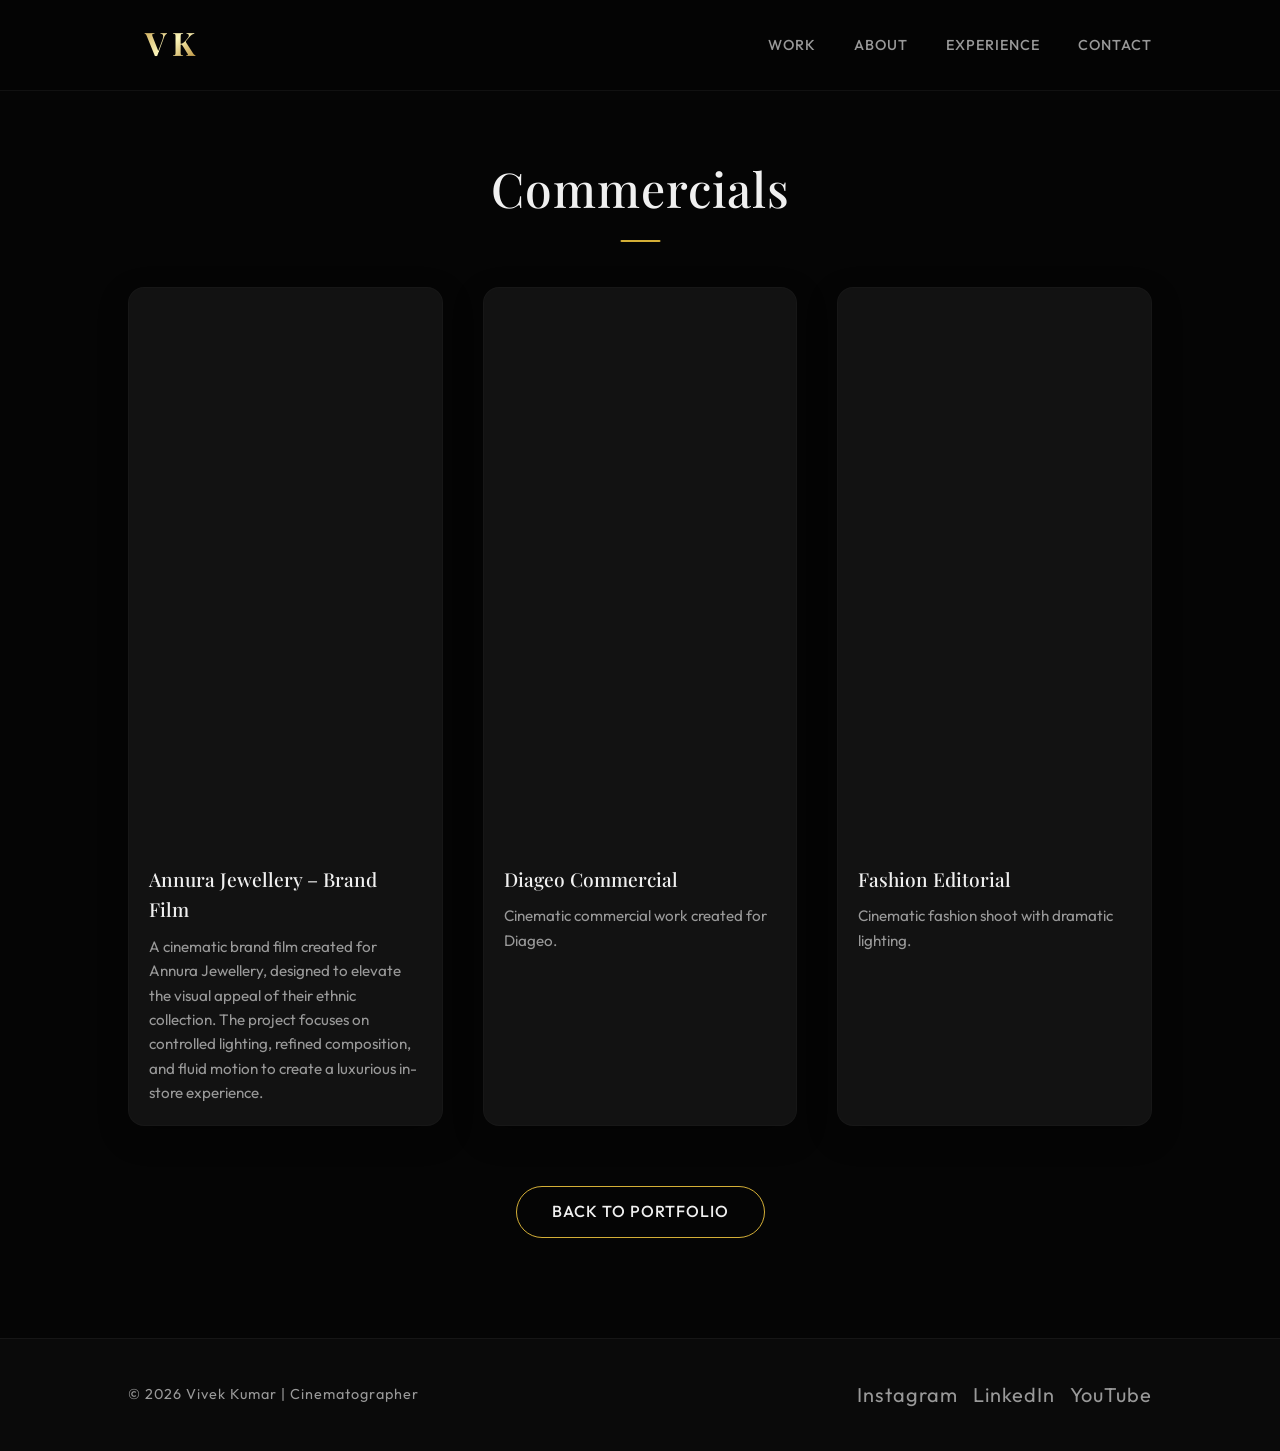
==== commercials.html @ d17c69c8 "Revert "Fix hover jitter on video playback" This reverts commit 36b9cf653a879c03e405dcfebf8041ac795a" ====
<!DOCTYPE html>
<html lang="en">
<head>
    <meta charset="UTF-8">
    <meta name="viewport" content="width=device-width, initial-scale=1.0">
    <title>Commercials | Vivek Kumar</title>

    <meta name="description" content="Vivek Kumar | Professional Cinematographer & Camera Operator. Explore a portfolio of cinematic commercials, live events, and compelling documentaries.">
    <meta property="og:title" content="Commercials | Vivek Kumar">
    <meta property="og:description" content="Explore a portfolio of cinematic commercials, live events, and compelling documentaries.">
    <meta property="og:image" content="https://anox-afk.github.io/vivek-portfolio/new-photo2.jpg">
    <meta property="og:type" content="website">
    <link rel="icon" type="image/png" href="logo.png">

    <link rel="preconnect" href="https://fonts.googleapis.com">
    <link rel="preconnect" href="https://fonts.gstatic.com" crossorigin>
    <link href="https://fonts.googleapis.com/css2?family=Outfit:wght@300;400;500;600&family=Playfair+Display:ital,wght@0,500;0,700;1,500&display=swap" rel="stylesheet">
    <link rel="stylesheet" href="style.css?v=2">
</head>
<body>
    <nav>
        <div class="brand-logo" onclick="window.location.href='index.html'" style="cursor: pointer; display: flex; align-items: center;">
            <svg viewBox="0 0 100 40" width="90" height="40">
                <defs>
                    <linearGradient id="vkGold" x1="0%" y1="0%" x2="100%" y2="100%">
                        <stop offset="0%" stop-color="#BF953F" />
                        <stop offset="50%" stop-color="#FCF6BA" />
                        <stop offset="100%" stop-color="#AA771C" />
                    </linearGradient>
                </defs>
                <text x="50" y="32" font-family="'Playfair Display', serif" font-size="36" font-weight="700" fill="url(#vkGold)" text-anchor="middle" letter-spacing="6">VK</text>
            </svg>
        </div>
        <div class="links">
            <a href="index.html#work">Work</a>
            <a href="index.html#about">About</a>
            <a href="index.html#experience">Experience</a>
            <a href="index.html#contact">Contact</a>
        </div>
    </nav>

    <section class="video-page">
        <h2 class="title">Commercials</h2>
        
        <div class="video-grid portrait-grid">
            <div class="video-card">
                <div class="video-container portrait">
                    <div class="yt-player" data-video-id="IMPOMR5W0dM" data-poster="annura.jpg"></div>
                </div>
                <div class="video-info">
                    <h3>Annura Jewellery – Brand Film</h3>
                    <p>A cinematic brand film created for Annura Jewellery, designed to elevate the visual appeal of their ethnic collection. The project focuses on controlled lighting, refined composition, and fluid motion to create a luxurious in-store experience.</p>
                </div>
            </div>

            <div class="video-card">
                <div class="video-container portrait">
                    <div class="yt-player" data-video-id="MXD-RZ0mXe4" data-poster="coverphotofordiageo.png"></div>
                </div>
                <div class="video-info">
                    <h3>Diageo Commercial</h3>
                    <p>Cinematic commercial work created for Diageo.</p>
                </div>
            </div>

            <div class="video-card">
                <div class="video-container portrait">
                    <div class="yt-player" data-video-id="ScMzIvxBSi4"></div>
                </div>
                <div class="video-info">
                    <h3>Fashion Editorial</h3>
                    <p>Cinematic fashion shoot with dramatic lighting.</p>
                </div>
            </div>
        </div>

        <div class="back-btn-container">
            <a href="index.html#work" class="back-btn">Back to Portfolio</a>
        </div>
    </section>

    <footer>
        <div class="footer-copyright">
            © 2026 Vivek Kumar | Cinematographer
        </div>
        <div class="footer-socials">
            <a href="#" aria-label="Instagram">Instagram</a>
            <a href="#" aria-label="LinkedIn">LinkedIn</a>
            <a href="#" aria-label="YouTube">YouTube</a>
        </div>
    </footer>

    
    
    <script>
        var tag = document.createElement('script');
        tag.src = "https://www.youtube.com/iframe_api";
        var firstScriptTag = document.getElementsByTagName('script')[0];
        if (firstScriptTag) {
            firstScriptTag.parentNode.insertBefore(tag, firstScriptTag);
        } else {
            document.head.appendChild(tag);
        }

        function onYouTubeIframeAPIReady() {
            var playerElements = document.querySelectorAll('.yt-player');
            playerElements.forEach(function(el) {
                var videoId = el.getAttribute('data-video-id');
                
                // Create overlay
                var container = el.parentElement;
                var overlay = document.createElement('div');
                overlay.className = 'video-poster';
                overlay.style.position = 'absolute';
                overlay.style.top = '0';
                overlay.style.left = '0';
                overlay.style.width = '100%';
                overlay.style.height = '100%';
                var customPoster = el.getAttribute('data-poster');
                if (customPoster) {
                    overlay.style.backgroundImage = 'url(' + customPoster + ')';
                } else {
                    overlay.style.backgroundImage = 'url(https://img.youtube.com/vi/' + videoId + '/hqdefault.jpg)';
                }
                overlay.style.backgroundColor = '#121212';
                overlay.style.backgroundSize = 'contain';
                overlay.style.backgroundPosition = 'center';
                overlay.style.backgroundRepeat = 'no-repeat';
                overlay.style.zIndex = '5';
                overlay.style.transition = 'opacity 0.3s ease';
                overlay.style.pointerEvents = 'none'; // let hover pass through
                container.appendChild(overlay);

                var isHovering = false;
                var isReady = false;

                var player = new YT.Player(el, {
                    height: '100%',
                    width: '100%',
                    videoId: videoId,
                    playerVars: {
                        'autoplay': 0,
                        'controls': 0,
                        'disablekb': 1,
                        'fs': 0,
                        'mute': 1,
                        'loop': 1,
                        'playlist': videoId,
                        'modestbranding': 1,
                        'rel': 0,
                        'playsinline': 1,
                        'iv_load_policy': 3,
                        'origin': window.location.protocol === 'file:' ? '*' : window.location.origin
                    },
                    events: {
                        'onReady': function(event) {
                            isReady = true;
                            event.target.mute();
                            if (isHovering) {
                                event.target.playVideo();
                            }
                        },
                        'onStateChange': function(event) {
                            if (event.data === YT.PlayerState.PLAYING) {
                                overlay.style.opacity = '0';
                                if (!isHovering) {
                                    player.pauseVideo();
                                }
                            } else if (event.data === YT.PlayerState.PAUSED) {
                                overlay.style.opacity = '1';
                            }
                        }
                    }
                });
                
                var card = container.closest('.video-card');
                if(card) {
                    card.addEventListener('mouseenter', function() {
                        isHovering = true;
                        if (isReady && player && typeof player.playVideo === 'function') {
                            player.playVideo();
                        }
                    });
                    card.addEventListener('mouseleave', function() {
                        isHovering = false;
                        if (isReady && player && typeof player.pauseVideo === 'function') {
                            player.pauseVideo();
                        }
                    });
                }
            });
        }
    </script>
</body>


</html>
---- style.css ----
:root {
            --bg: #050505;
            --surface: #121212;
            --surface-hover: #1a1a1a;
            --text-main: #f0f0f0;
            --text-muted: #999999;
            --accent: #d4af37; /* Cinematic gold */
            --transition: all 0.4s cubic-bezier(0.16, 1, 0.3, 1);
        }

        * {
            margin: 0;
            padding: 0;
            box-sizing: border-box;
            scroll-behavior: smooth;
        }

        a {
            text-decoration: none;
            color: inherit;
        }

        body {
            background: var(--bg);
            color: var(--text-main);
            font-family: 'Outfit', sans-serif;
            overflow-x: hidden;
            line-height: 1.6;
        }

        /* TYPOGRAPHY */
        h1, h2, h3, .title, .section-header {
            font-family: 'Playfair Display', serif;
            font-weight: 500;
        }

        .title {
            font-size: 3rem;
            margin-bottom: 60px;
            text-align: center;
            letter-spacing: 1px;
            position: relative;
            display: inline-block;
            left: 50%;
            transform: translateX(-50%);
        }

        .title::after {
            content: '';
            position: absolute;
            bottom: -15px;
            left: 50%;
            transform: translateX(-50%);
            width: 40px;
            height: 2px;
            background: var(--accent);
            border-radius: 2px;
        }

        /* NAV */
        nav {
            position: fixed;
            width: 100%;
            top: 0;
            padding: 25px 10%;
            display: flex;
            justify-content: space-between;
            align-items: center;
            background: rgba(5, 5, 5, 0.7);
            backdrop-filter: blur(16px);
            -webkit-backdrop-filter: blur(16px);
            border-bottom: 1px solid rgba(255,255,255,0.05);
            z-index: 1000;
            transition: var(--transition);
        }

        nav h2 {
            font-size: 1.5rem;
            letter-spacing: 4px;
            text-transform: uppercase;
            color: var(--text-main);
            cursor: pointer;
        }

        nav .links a {
            margin-left: 35px;
            text-decoration: none;
            color: var(--text-muted);
            font-size: 0.9rem;
            font-weight: 500;
            letter-spacing: 1px;
            text-transform: uppercase;
            transition: var(--transition);
            position: relative;
            padding-bottom: 5px;
        }

        nav .links a:hover {
            color: var(--text-main);
        }

        nav .links a::after {
            content: '';
            position: absolute;
            bottom: 0;
            left: 0;
            width: 0%;
            height: 1px;
            background: var(--accent);
            transition: var(--transition);
        }

        nav .links a:hover::after {
            width: 100%;
        }

        /* HERO */
        .hero {
            min-height: 100vh;
            display: flex;
            align-items: center;
            padding: 120px 10% 0;
            position: relative;
            overflow: hidden;
        }

        .hero-glow {
            position: absolute;
            top: -20%;
            right: -10%;
            width: 600px;
            height: 600px;
            background: radial-gradient(circle, rgba(212, 175, 55, 0.08) 0%, rgba(5,5,5,0) 70%);
            border-radius: 50%;
            z-index: 0;
        }

        .hero-text {
            flex: 1;
            z-index: 1;
            animation: fadeUp 1s ease-out;
        }

        .hero-text h1 {
            font-size: 5.5rem;
            line-height: 1.1;
            margin-bottom: 20px;
            background: linear-gradient(to right, #fff, #a0a0a0);
            -webkit-background-clip: text;
            -webkit-text-fill-color: transparent;
        }

        .hero-text h3 {
            font-family: 'Outfit', sans-serif;
            font-size: 1.5rem;
            font-weight: 300;
            color: var(--accent);
            letter-spacing: 2px;
            text-transform: uppercase;
            margin-bottom: 20px;
        }

        .hero-text p {
            font-size: 1.1rem;
            color: var(--text-muted);
            max-width: 500px;
        }

        .hero-img-container {
            flex: 1;
            display: flex;
            justify-content: center;
            align-items: center;
            z-index: 1;
            position: relative;
            animation: fadeIn 1.5s ease-out;
        }

        .hero img {
            max-width: 95%;
            height: 75vh;
            object-fit: cover;
            /* Cinematic blend vignette into background (Top and Bottom only) */
            -webkit-mask-image: linear-gradient(to bottom, transparent 0%, black 15%, black 85%, transparent 100%);
            mask-image: linear-gradient(to bottom, transparent 0%, black 15%, black 85%, transparent 100%);
            filter: grayscale(10%) contrast(110%) brightness(0.9);
            transition: var(--transition);
        }

        .hero img:hover {
            filter: grayscale(0%) contrast(105%) brightness(1);
            transform: scale(1.02);
        }

        /* SECTIONS */
        section {
            padding: 120px 10%;
            position: relative;
        }

        /* ALBUM COLLAGE */
        .collage-grid {
            display: grid;
            grid-template-columns: repeat(6, 1fr);
            grid-auto-rows: 150px;
            gap: 15px;
            grid-auto-flow: dense;
        }

        .collage-item {
            position: relative;
            border-radius: 16px;
            overflow: hidden;
            background: var(--surface);
            box-shadow: 0 10px 30px rgba(0,0,0,0.3);
            border: 1px solid rgba(255,255,255,0.02);
        }

        .collage-item img {
            width: 100%;
            height: 100%;
            object-fit: cover;
            transition: transform 0.8s cubic-bezier(0.16, 1, 0.3, 1), filter 0.8s ease;
            filter: brightness(0.7) grayscale(20%);
        }

        .collage-item:hover img {
            transform: scale(1.08);
            filter: brightness(1.1) grayscale(0%);
        }

        .collage-tall {
            grid-row: span 2;
        }

        .collage-wide {
            grid-column: span 2;
        }

        .collage-large {
            grid-column: span 2;
            grid-row: span 2;
        }

        @media (max-width: 992px) {
            .collage-grid {
                grid-template-columns: repeat(4, 1fr);
                grid-auto-rows: 150px;
            }
        }
        @media (max-width: 576px) {
            .collage-grid {
                grid-template-columns: repeat(2, 1fr);
                grid-auto-rows: 120px;
            }
            .collage-wide { grid-column: span 2; }
            .collage-large { grid-column: span 2; grid-row: span 2; }
        }

        /* WORK */
        .grid {
            display: grid;
            grid-template-columns: repeat(auto-fit, minmax(320px, 1fr));
            gap: 30px;
        }

        .work-item {
            position: relative;
            border-radius: 16px;
            overflow: hidden;
            aspect-ratio: 16/9;
            cursor: pointer;
            background: var(--surface);
        }

        .work-item img {
            width: 100%;
            height: 100%;
            object-fit: cover;
            transition: transform 0.8s cubic-bezier(0.16, 1, 0.3, 1);
            filter: brightness(0.8);
        }

        .work-item:hover img {
            transform: scale(1.08);
            filter: brightness(1);
        }

        .work-overlay {
            position: absolute;
            inset: 0;
            background: linear-gradient(to top, rgba(0,0,0,0.8) 0%, rgba(0,0,0,0) 50%);
            opacity: 0;
            transition: var(--transition);
            display: flex;
            align-items: flex-end;
            padding: 30px;
        }

        .work-item:hover .work-overlay {
            opacity: 1;
        }

        .work-overlay h4 {
            font-size: 1.2rem;
            font-weight: 500;
            color: #fff;
            transform: translateY(20px);
            transition: var(--transition);
        }

        .work-item:hover .work-overlay h4 {
            transform: translateY(0);
        }

        /* ABOUT */
        .about {
            display: flex;
            gap: 80px;
            align-items: center;
            background: var(--surface);
            padding: 60px;
            border-radius: 30px;
            border: 1px solid rgba(255,255,255,0.03);
            box-shadow: 0 20px 40px rgba(0,0,0,0.3);
        }

        .about img {
            width: 350px;
            height: 450px;
            object-fit: cover;
            border-radius: 20px;
            box-shadow: -20px 20px 0 rgba(212, 175, 55, 0.05);
            transition: var(--transition);
        }
        
        .about:hover img {
            transform: translateY(-5px);
            box-shadow: -20px 25px 0 rgba(212, 175, 55, 0.1);
        }

        .about-text {
            flex: 1;
        }

        .about-text p {
            color: var(--text-muted);
            font-size: 1.1rem;
            line-height: 1.8;
        }

        /* SPLIT SECTION (Exp & Skills) */
        .split-section {
            display: grid;
            grid-template-columns: 1fr 1fr;
            gap: 60px;
        }
        
        .section-header {
            font-size: 2rem;
            margin-bottom: 40px;
            color: var(--text-main);
        }

        /* EXPERIENCE */
        .exp {
            padding: 30px;
            background: var(--surface);
            border-radius: 16px;
            margin-bottom: 20px;
            border: 1px solid rgba(255,255,255,0.02);
            transition: var(--transition);
            position: relative;
            overflow: hidden;
        }

        .exp::before {
            content: '';
            position: absolute;
            left: 0;
            top: 0;
            height: 100%;
            width: 3px;
            background: var(--accent);
            transform: scaleY(0);
            transition: var(--transition);
            transform-origin: top;
        }

        .exp:hover {
            transform: translateX(10px);
            background: var(--surface-hover);
            border-color: rgba(255,255,255,0.05);
        }

        .exp:hover::before {
            transform: scaleY(1);
        }

        .exp h3 {
            font-size: 1.3rem;
            margin-bottom: 5px;
            font-family: 'Outfit', sans-serif;
            font-weight: 500;
            color: var(--text-main);
        }

        .exp span {
            font-size: 0.85rem;
            color: var(--accent);
            text-transform: uppercase;
            letter-spacing: 1px;
            display: block;
            margin-bottom: 10px;
        }
        
        .exp p {
            color: var(--text-muted);
            font-size: 0.95rem;
        }

        /* TAGS (Skills & Equipment) */
        .tags-container {
            margin-bottom: 50px;
        }
        
        .tags {
            display: flex;
            flex-wrap: wrap;
            gap: 12px;
        }

        .tags span {
            background: var(--surface);
            border: 1px solid rgba(255,255,255,0.08);
            padding: 12px 24px;
            border-radius: 30px;
            font-size: 0.95rem;
            color: var(--text-main);
            transition: var(--transition);
            cursor: default;
        }

        .tags span:hover {
            border-color: var(--accent);
            color: var(--accent);
            transform: translateY(-3px);
            box-shadow: 0 10px 20px rgba(0,0,0,0.2);
            background: rgba(212, 175, 55, 0.05);
        }

        /* CONTACT */
        #contact {
            text-align: center;
            background: linear-gradient(to bottom, var(--bg), #0a0a0a);
            padding-bottom: 80px;
        }

        .contact-info {
            display: flex;
            justify-content: center;
            gap: 30px;
            margin-bottom: 50px;
            flex-wrap: wrap;
        }

        .contact-item {
            background: var(--surface);
            padding: 30px 40px;
            border-radius: 20px;
            border: 1px solid rgba(255,255,255,0.03);
            transition: var(--transition);
            min-width: 250px;
        }

        .contact-item:hover {
            transform: translateY(-5px);
            border-color: rgba(212, 175, 55, 0.3);
            background: var(--surface-hover);
        }

        .contact-item .icon {
            font-size: 2rem;
            margin-bottom: 15px;
            display: block;
        }

        .contact-item p {
            color: var(--text-main);
            font-size: 1.1rem;
        }

        .contact button {
            padding: 18px 40px;
            background: var(--accent);
            color: #000;
            font-family: 'Outfit', sans-serif;
            font-weight: 600;
            font-size: 1rem;
            text-transform: uppercase;
            letter-spacing: 1.5px;
            border: none;
            border-radius: 30px;
            cursor: pointer;
            transition: var(--transition);
            box-shadow: 0 15px 30px rgba(212, 175, 55, 0.2);
        }

        .contact button:hover {
            background: #fff;
            transform: translateY(-3px);
            box-shadow: 0 20px 40px rgba(255, 255, 255, 0.2);
        }

        /* FOOTER */
        footer {
            text-align: center;
            padding: 40px;
            color: var(--text-muted);
            border-top: 1px solid rgba(255,255,255,0.05);
            font-size: 0.9rem;
            letter-spacing: 1px;
            background: #0a0a0a;
        }

        /* ANIMATIONS */
        @keyframes fadeUp {
            from { opacity: 0; transform: translateY(40px); }
            to { opacity: 1; transform: translateY(0); }
        }

        @keyframes fadeIn {
            from { opacity: 0; }
            to { opacity: 1; }
        }

        /* RESPONSIVE */
        @media (max-width: 992px) {
            .hero { flex-direction: column; text-align: center; padding-top: 150px; }
            .hero-img-container { justify-content: center; margin-top: 50px; }
            .hero-text h1 { font-size: 4rem; }
            .hero-text p { margin: 0 auto; }
            .about { flex-direction: column; text-align: center; padding: 40px 20px; }
            .split-section { grid-template-columns: 1fr; }
            nav .links { display: none; }
            .contact-info { flex-direction: column; align-items: center; }
        }

/* VIDEO GRID STYLES */
.video-page {
    padding: 150px 10% 100px;
}

.video-grid {
    display: grid;
    grid-template-columns: repeat(auto-fit, minmax(350px, 1fr));
    gap: 40px;
}

.video-grid.portrait-grid {
    grid-template-columns: repeat(auto-fit, minmax(250px, 1fr));
}

.video-card {
    background: var(--surface);
    border-radius: 16px;
    overflow: hidden;
    box-shadow: 0 10px 30px rgba(0,0,0,0.3);
    transition: var(--transition);
    border: 1px solid rgba(255,255,255,0.02);
}

.video-card:hover {
    transform: translateY(-5px);
    box-shadow: 0 15px 40px rgba(212, 175, 55, 0.1);
    border-color: rgba(212, 175, 55, 0.3);
}

.video-container {
    position: relative;
    padding-bottom: 56.25%; /* 16:9 ratio */
    height: 0;
    overflow: hidden;
}

.video-container.portrait {
    padding-bottom: 177.78%; /* 9:16 ratio */
}

.video-container iframe, .video-container video, .video-container div {
    position: absolute;
    top: 0;
    left: 0;
    width: 100%;
    height: 100%;
    border: none;
    pointer-events: none;
    transform: scale(1.3);
}

.video-container.portrait iframe {
    transform: scale(1.05); /* Less cropping for vertical videos */
}

.video-info {
    padding: 20px;
}

.video-info h3 {
    font-size: 1.2rem;
    margin-bottom: 10px;
    color: var(--text-main);
}

.video-info p {
    color: var(--text-muted);
    font-size: 0.95rem;
}

.back-btn-container {
    text-align: center;
    margin-top: 60px;
}

.back-btn {
    display: inline-block;
    padding: 12px 35px;
    background: transparent;
    color: var(--text-main);
    border: 1px solid var(--accent);
    border-radius: 30px;
    transition: var(--transition);
    font-weight: 500;
    text-transform: uppercase;
    letter-spacing: 1px;
}

.back-btn:hover {
    background: var(--accent);
    color: #000;
}

/* ENHANCEMENTS */
.links a {
    position: relative;
}
.links a::after {
    content: '';
    position: absolute;
    width: 0;
    height: 2px;
    bottom: -4px;
    left: 0;
    background-color: var(--gold);
    transition: width 0.3s ease;
}
.links a.active::after, .links a:hover::after {
    width: 100%;
}
.links a.active {
    color: var(--gold);
}

#backToTop {
    display: none;
    position: fixed;
    bottom: 30px;
    right: 30px;
    z-index: 99;
    font-size: 24px;
    border: none;
    outline: none;
    background-color: var(--surface);
    color: var(--text);
    cursor: pointer;
    padding: 10px 15px;
    border-radius: 50%;
    box-shadow: 0 4px 15px rgba(0,0,0,0.5);
    transition: transform 0.3s, background-color 0.3s, color 0.3s;
    border: 1px solid rgba(255,255,255,0.1);
}

#backToTop:hover {
    background-color: var(--gold);
    color: var(--bg);
    transform: translateY(-5px);
}

footer {
    padding: 40px 10%;
    display: flex;
    justify-content: space-between;
    align-items: center;
    border-top: 1px solid rgba(255,255,255,0.05);
}

.footer-socials {
    display: flex;
    gap: 15px;
}

.footer-socials a {
    color: var(--text-muted);
    font-size: 20px;
    text-decoration: none;
    transition: color 0.3s;
}

.footer-socials a:hover {
    color: var(--gold);
}

@media (max-width: 576px) {
    footer {
        flex-direction: column;
        gap: 20px;
        text-align: center;
    }
}
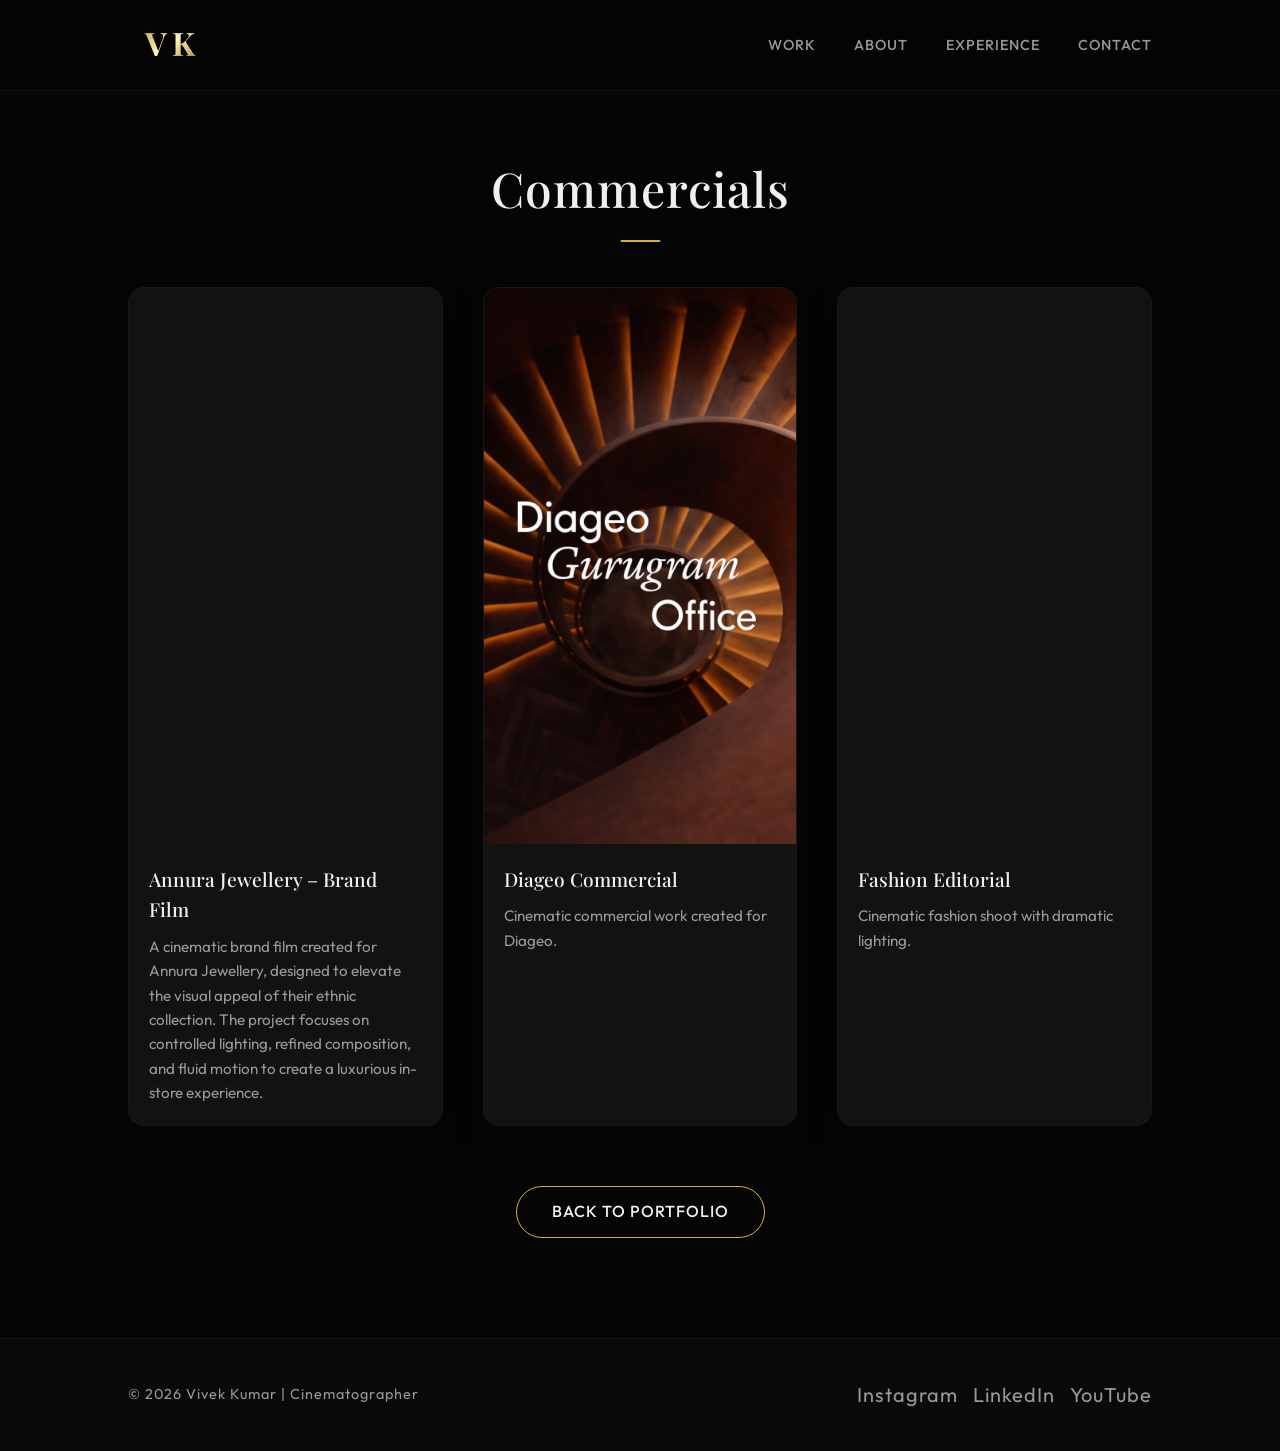
==== commit 371e1034: "Switch Diageo commercial to native HTML5 local video to bypass YouTube shorts restrictions" ====
--- a/commercials.html
+++ b/commercials.html
@@ -53,9 +53,10 @@
                 </div>
             </div>
 
-            <div class="video-card">
+            <div class="video-card" onmouseenter="var v=this.querySelector('video'); v.play(); this.querySelector('.poster-overlay').style.opacity=0;" onmouseleave="var v=this.querySelector('video'); v.pause(); this.querySelector('.poster-overlay').style.opacity=1;">
                 <div class="video-container portrait">
-                    <div class="yt-player" data-video-id="MXD-RZ0mXe4" data-poster="coverphotofordiageo.png"></div>
+                    <video class="local-player" src="corporate shoot.mp4" muted loop playsinline style="width: 100%; height: 100%; object-fit: contain; background-color: #121212; position: absolute; top: 0; left: 0;"></video>
+                    <div class="poster-overlay" style="position: absolute; top: 0; left: 0; width: 100%; height: 100%; background-image: url('coverphotofordiageo.png'); background-color: #121212; background-size: contain; background-position: center; background-repeat: no-repeat; z-index: 5; transition: opacity 0.3s ease; pointer-events: none;"></div>
                 </div>
                 <div class="video-info">
                     <h3>Diageo Commercial</h3>
@@ -90,7 +91,6 @@
         </div>
     </footer>
 
-    
     
     <script>
         var tag = document.createElement('script');
@@ -128,11 +128,10 @@
                 overlay.style.backgroundRepeat = 'no-repeat';
                 overlay.style.zIndex = '5';
                 overlay.style.transition = 'opacity 0.3s ease';
-                overlay.style.pointerEvents = 'none'; // let hover pass through
+                overlay.style.pointerEvents = 'auto'; // Block mouse from touching iframe to prevent jitter
                 container.appendChild(overlay);
 
                 var isHovering = false;
-                var isReady = false;
 
                 var player = new YT.Player(el, {
                     height: '100%',
@@ -149,20 +148,17 @@
                         'modestbranding': 1,
                         'rel': 0,
                         'playsinline': 1,
-                        'iv_load_policy': 3,
-                        'origin': window.location.protocol === 'file:' ? '*' : window.location.origin
+                        'iv_load_policy': 3
                     },
                     events: {
                         'onReady': function(event) {
-                            isReady = true;
                             event.target.mute();
-                            if (isHovering) {
-                                event.target.playVideo();
-                            }
                         },
                         'onStateChange': function(event) {
+                            // When video starts playing, fade out the overlay
                             if (event.data === YT.PlayerState.PLAYING) {
                                 overlay.style.opacity = '0';
+                                // If the user already moved mouse away before it started, pause it
                                 if (!isHovering) {
                                     player.pauseVideo();
                                 }
@@ -177,13 +173,13 @@
                 if(card) {
                     card.addEventListener('mouseenter', function() {
                         isHovering = true;
-                        if (isReady && player && typeof player.playVideo === 'function') {
+                        if (player && typeof player.playVideo === 'function') {
                             player.playVideo();
                         }
                     });
                     card.addEventListener('mouseleave', function() {
                         isHovering = false;
-                        if (isReady && player && typeof player.pauseVideo === 'function') {
+                        if (player && typeof player.pauseVideo === 'function') {
                             player.pauseVideo();
                         }
                     });
@@ -193,5 +189,4 @@
     </script>
 </body>
 
-
 </html>
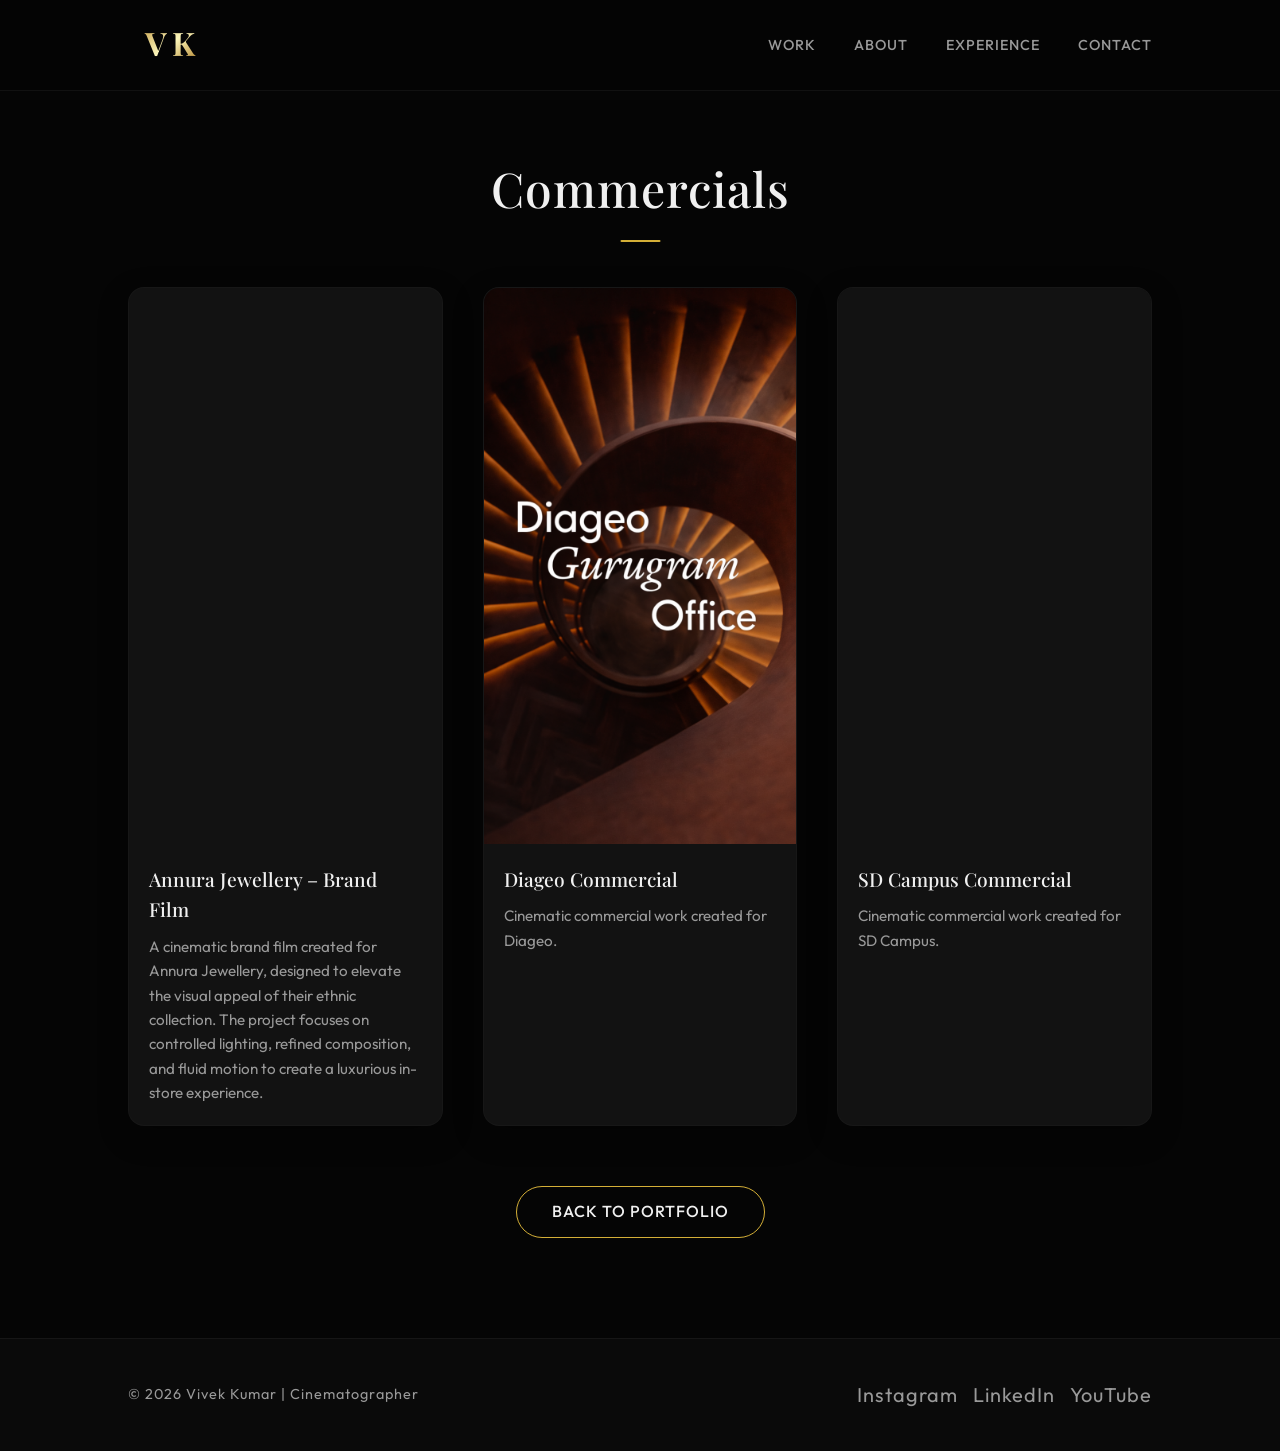
==== commit 9abc60da: "Add third commercial video using local SD campus mp4" ====
--- a/commercials.html
+++ b/commercials.html
@@ -64,13 +64,14 @@
                 </div>
             </div>
 
-            <div class="video-card">
+            <div class="video-card" onmouseenter="var v=this.querySelector('video'); v.play(); this.querySelector('.poster-overlay').style.opacity=0;" onmouseleave="var v=this.querySelector('video'); v.pause(); this.querySelector('.poster-overlay').style.opacity=1;">
                 <div class="video-container portrait">
-                    <div class="yt-player" data-video-id="ScMzIvxBSi4"></div>
+                    <video class="local-player" src="SD campus .mp4" muted loop playsinline style="width: 100%; height: 100%; object-fit: contain; background-color: #121212; position: absolute; top: 0; left: 0;"></video>
+                    <div class="poster-overlay" style="position: absolute; top: 0; left: 0; width: 100%; height: 100%; background-image: url('sdcampus.png'); background-color: #121212; background-size: contain; background-position: center; background-repeat: no-repeat; z-index: 5; transition: opacity 0.3s ease; pointer-events: none;"></div>
                 </div>
                 <div class="video-info">
-                    <h3>Fashion Editorial</h3>
-                    <p>Cinematic fashion shoot with dramatic lighting.</p>
+                    <h3>SD Campus Commercial</h3>
+                    <p>Cinematic commercial work created for SD Campus.</p>
                 </div>
             </div>
         </div>
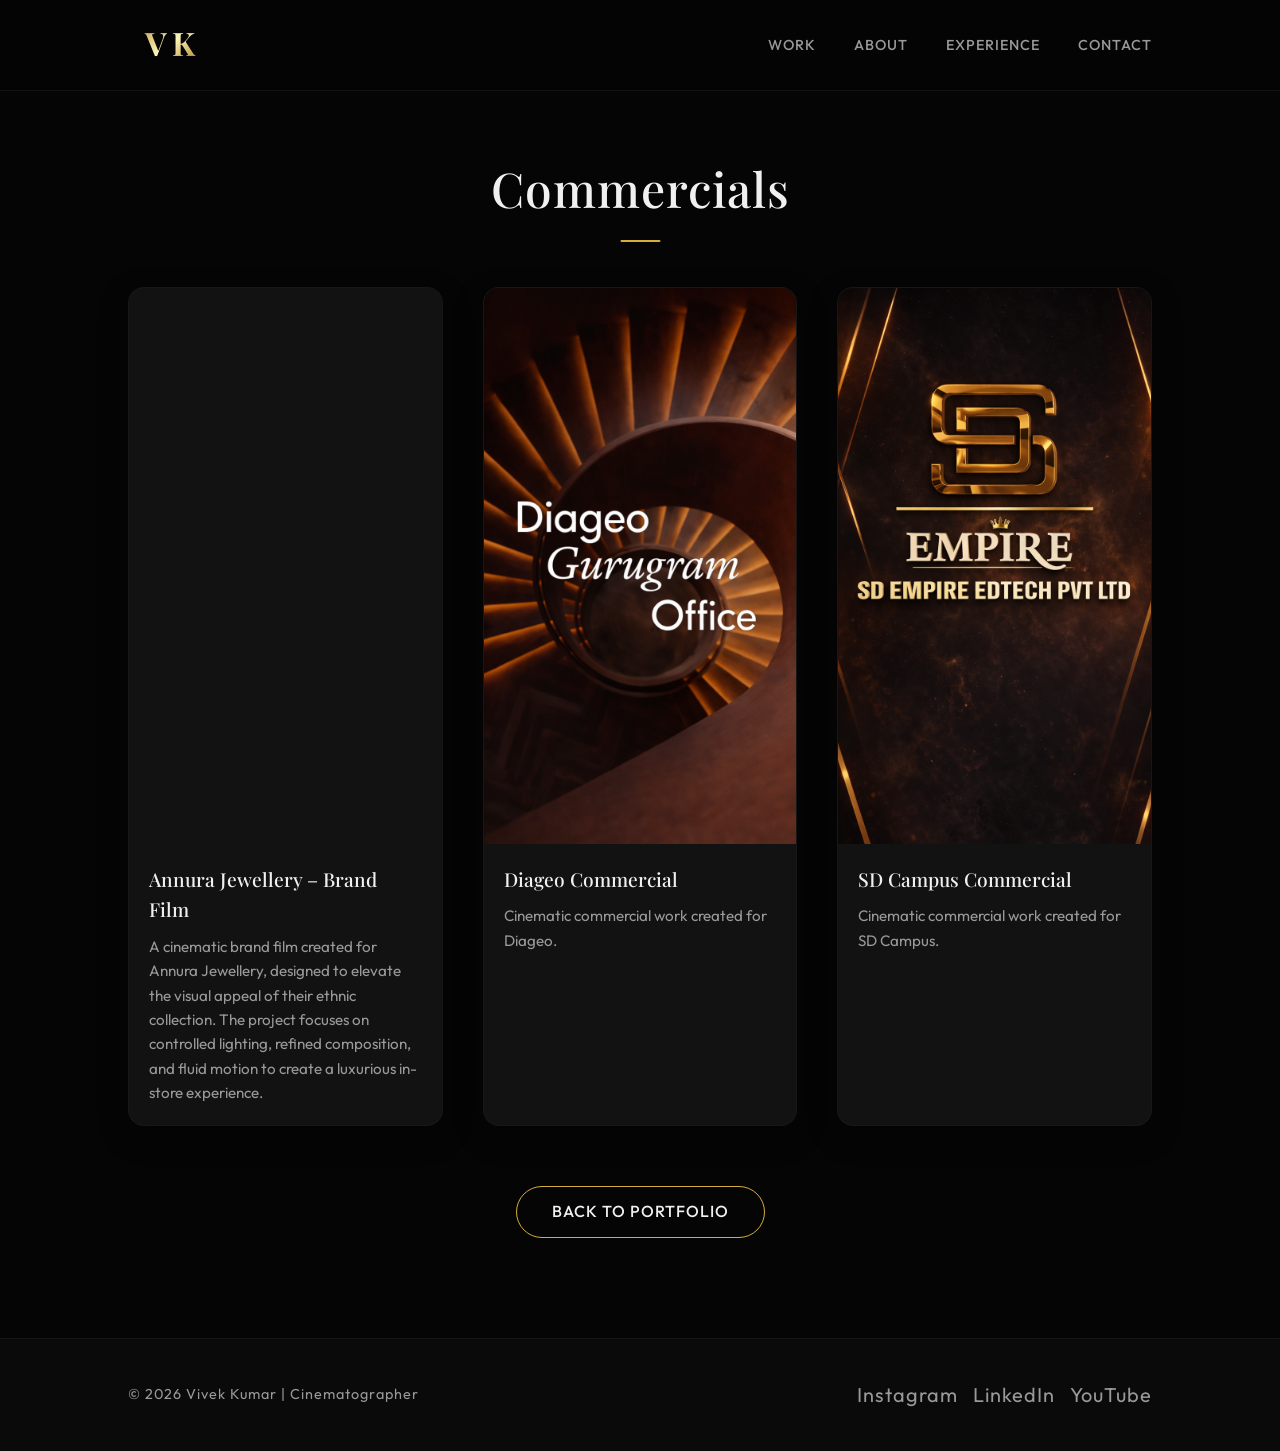
==== commit df438f38: "Add missing media files to repository and clean up file paths" ====
--- a/commercials.html
+++ b/commercials.html
@@ -55,7 +55,7 @@
 
             <div class="video-card" onmouseenter="var v=this.querySelector('video'); v.play(); this.querySelector('.poster-overlay').style.opacity=0;" onmouseleave="var v=this.querySelector('video'); v.pause(); this.querySelector('.poster-overlay').style.opacity=1;">
                 <div class="video-container portrait">
-                    <video class="local-player" src="corporate shoot.mp4" muted loop playsinline style="width: 100%; height: 100%; object-fit: contain; background-color: #121212; position: absolute; top: 0; left: 0;"></video>
+                    <video class="local-player" src="corporate_shoot.mp4" muted loop playsinline style="width: 100%; height: 100%; object-fit: contain; background-color: #121212; position: absolute; top: 0; left: 0;"></video>
                     <div class="poster-overlay" style="position: absolute; top: 0; left: 0; width: 100%; height: 100%; background-image: url('coverphotofordiageo.png'); background-color: #121212; background-size: contain; background-position: center; background-repeat: no-repeat; z-index: 5; transition: opacity 0.3s ease; pointer-events: none;"></div>
                 </div>
                 <div class="video-info">
@@ -66,7 +66,7 @@
 
             <div class="video-card" onmouseenter="var v=this.querySelector('video'); v.play(); this.querySelector('.poster-overlay').style.opacity=0;" onmouseleave="var v=this.querySelector('video'); v.pause(); this.querySelector('.poster-overlay').style.opacity=1;">
                 <div class="video-container portrait">
-                    <video class="local-player" src="SD campus .mp4" muted loop playsinline style="width: 100%; height: 100%; object-fit: contain; background-color: #121212; position: absolute; top: 0; left: 0;"></video>
+                    <video class="local-player" src="sd_campus.mp4" muted loop playsinline style="width: 100%; height: 100%; object-fit: contain; background-color: #121212; position: absolute; top: 0; left: 0;"></video>
                     <div class="poster-overlay" style="position: absolute; top: 0; left: 0; width: 100%; height: 100%; background-image: url('sdcampus.png'); background-color: #121212; background-size: contain; background-position: center; background-repeat: no-repeat; z-index: 5; transition: opacity 0.3s ease; pointer-events: none;"></div>
                 </div>
                 <div class="video-info">
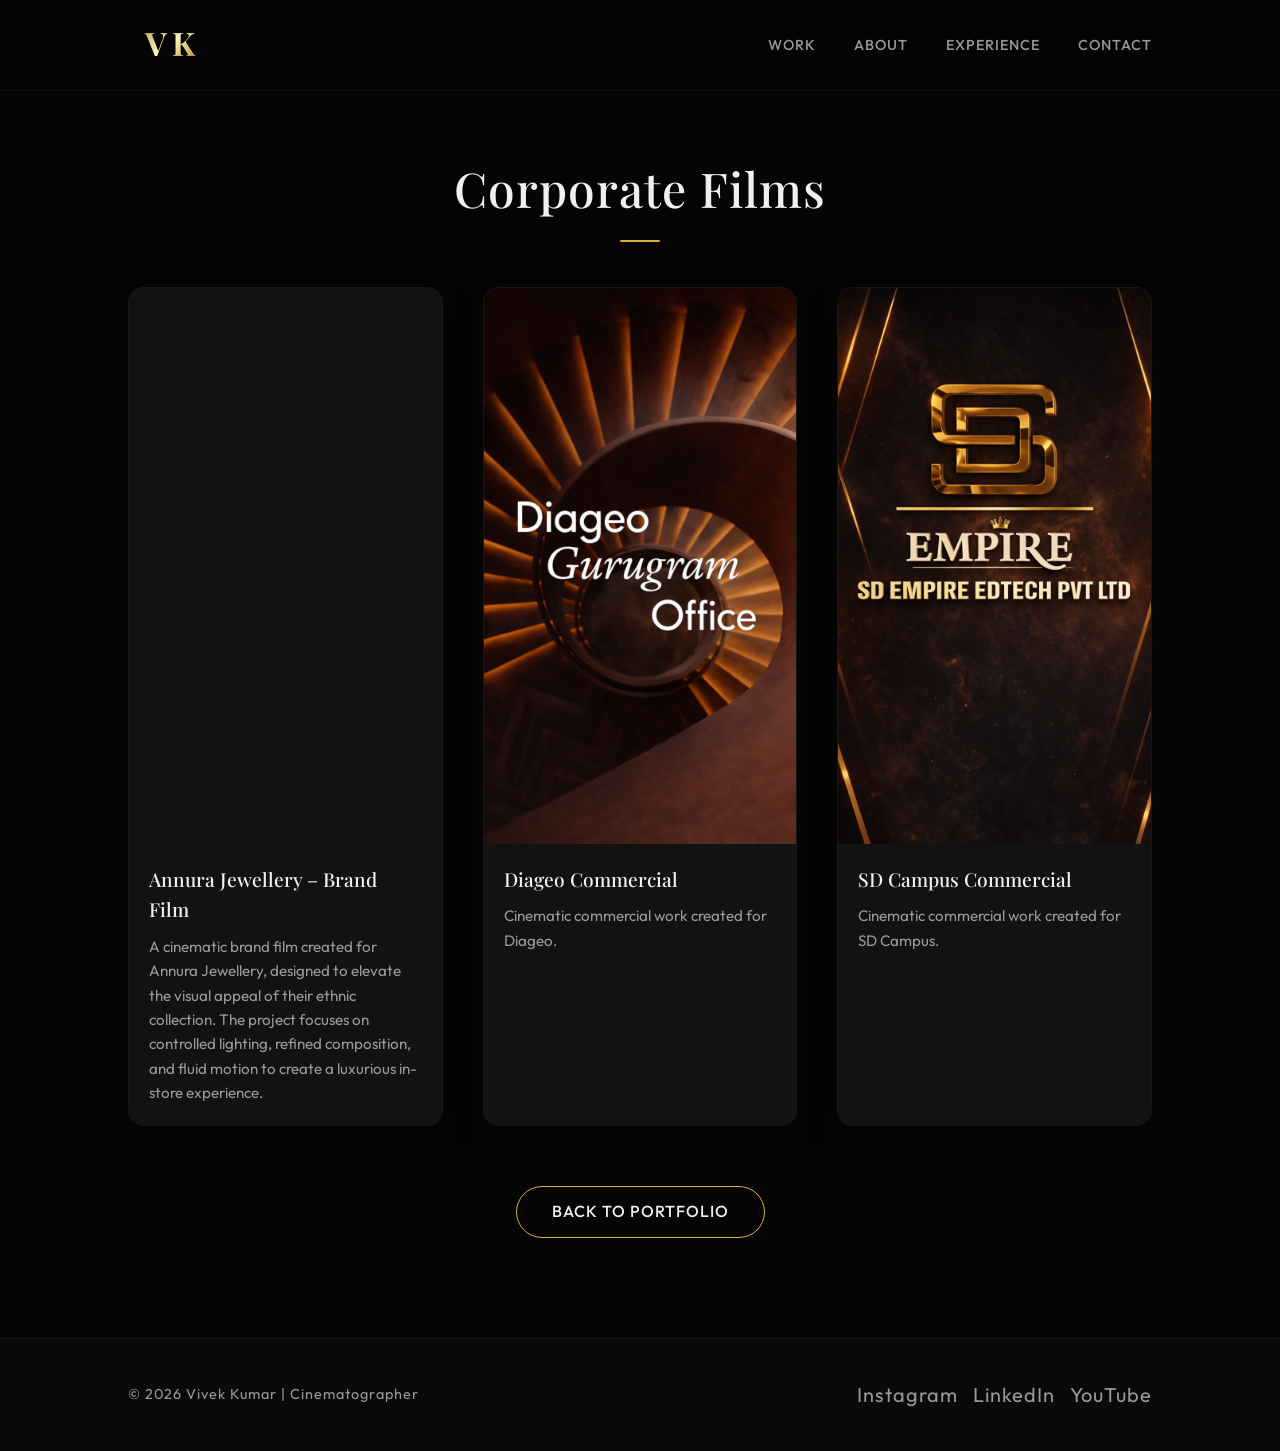
==== commit 2bad4557: "Rename Commercials category to Corporate Films" ====
--- a/commercials.html
+++ b/commercials.html
@@ -3,10 +3,10 @@
 <head>
     <meta charset="UTF-8">
     <meta name="viewport" content="width=device-width, initial-scale=1.0">
-    <title>Commercials | Vivek Kumar</title>
+    <title>Corporate Films | Vivek Kumar</title>
 
     <meta name="description" content="Vivek Kumar | Professional Cinematographer & Camera Operator. Explore a portfolio of cinematic commercials, live events, and compelling documentaries.">
-    <meta property="og:title" content="Commercials | Vivek Kumar">
+    <meta property="og:title" content="Corporate Films | Vivek Kumar">
     <meta property="og:description" content="Explore a portfolio of cinematic commercials, live events, and compelling documentaries.">
     <meta property="og:image" content="https://anox-afk.github.io/vivek-portfolio/new-photo2.jpg">
     <meta property="og:type" content="website">
@@ -40,7 +40,7 @@
     </nav>
 
     <section class="video-page">
-        <h2 class="title">Commercials</h2>
+        <h2 class="title">Corporate Films</h2>
         
         <div class="video-grid portrait-grid">
             <div class="video-card">
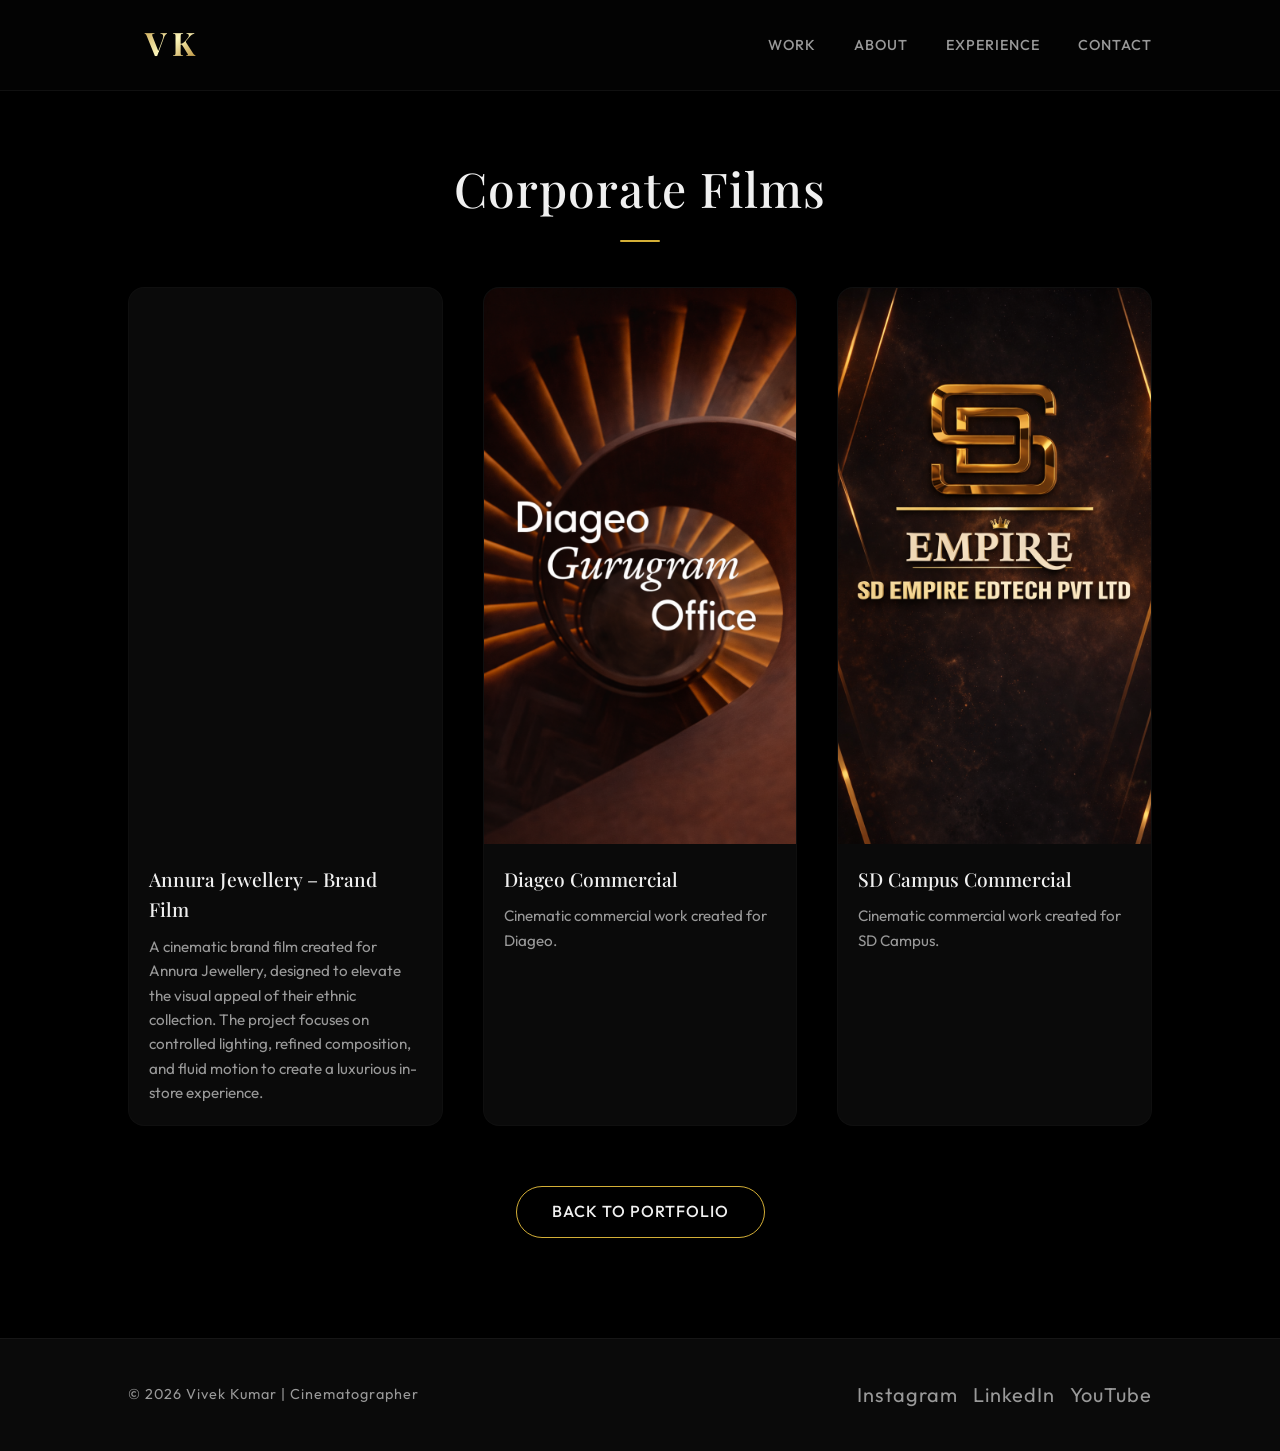
==== commit e9793ca4: "Force browser cache clear for style and images" ====
--- a/commercials.html
+++ b/commercials.html
@@ -15,7 +15,7 @@
     <link rel="preconnect" href="https://fonts.googleapis.com">
     <link rel="preconnect" href="https://fonts.gstatic.com" crossorigin>
     <link href="https://fonts.googleapis.com/css2?family=Outfit:wght@300;400;500;600&family=Playfair+Display:ital,wght@0,500;0,700;1,500&display=swap" rel="stylesheet">
-    <link rel="stylesheet" href="style.css?v=2">
+    <link rel="stylesheet" href="style.css?v=3">
 </head>
 <body>
     <nav>
--- a/style.css
+++ b/style.css
@@ -1,7 +1,7 @@
 :root {
-            --bg: #050505;
-            --surface: #121212;
-            --surface-hover: #1a1a1a;
+            --bg: #000000;
+            --surface: #0a0a0a;
+            --surface-hover: #151515;
             --text-main: #f0f0f0;
             --text-muted: #999999;
             --accent: #d4af37; /* Cinematic gold */
@@ -180,9 +180,9 @@
             max-width: 95%;
             height: 75vh;
             object-fit: cover;
-            /* Cinematic blend vignette into background (Top and Bottom only) */
-            -webkit-mask-image: linear-gradient(to bottom, transparent 0%, black 15%, black 85%, transparent 100%);
-            mask-image: linear-gradient(to bottom, transparent 0%, black 15%, black 85%, transparent 100%);
+            /* Cinematic blend vignette into background (All edges) */
+            -webkit-mask-image: radial-gradient(ellipse 80% 80% at 50% 50%, black 60%, transparent 100%);
+            mask-image: radial-gradient(ellipse 80% 80% at 50% 50%, black 60%, transparent 100%);
             filter: grayscale(10%) contrast(110%) brightness(0.9);
             transition: var(--transition);
         }
